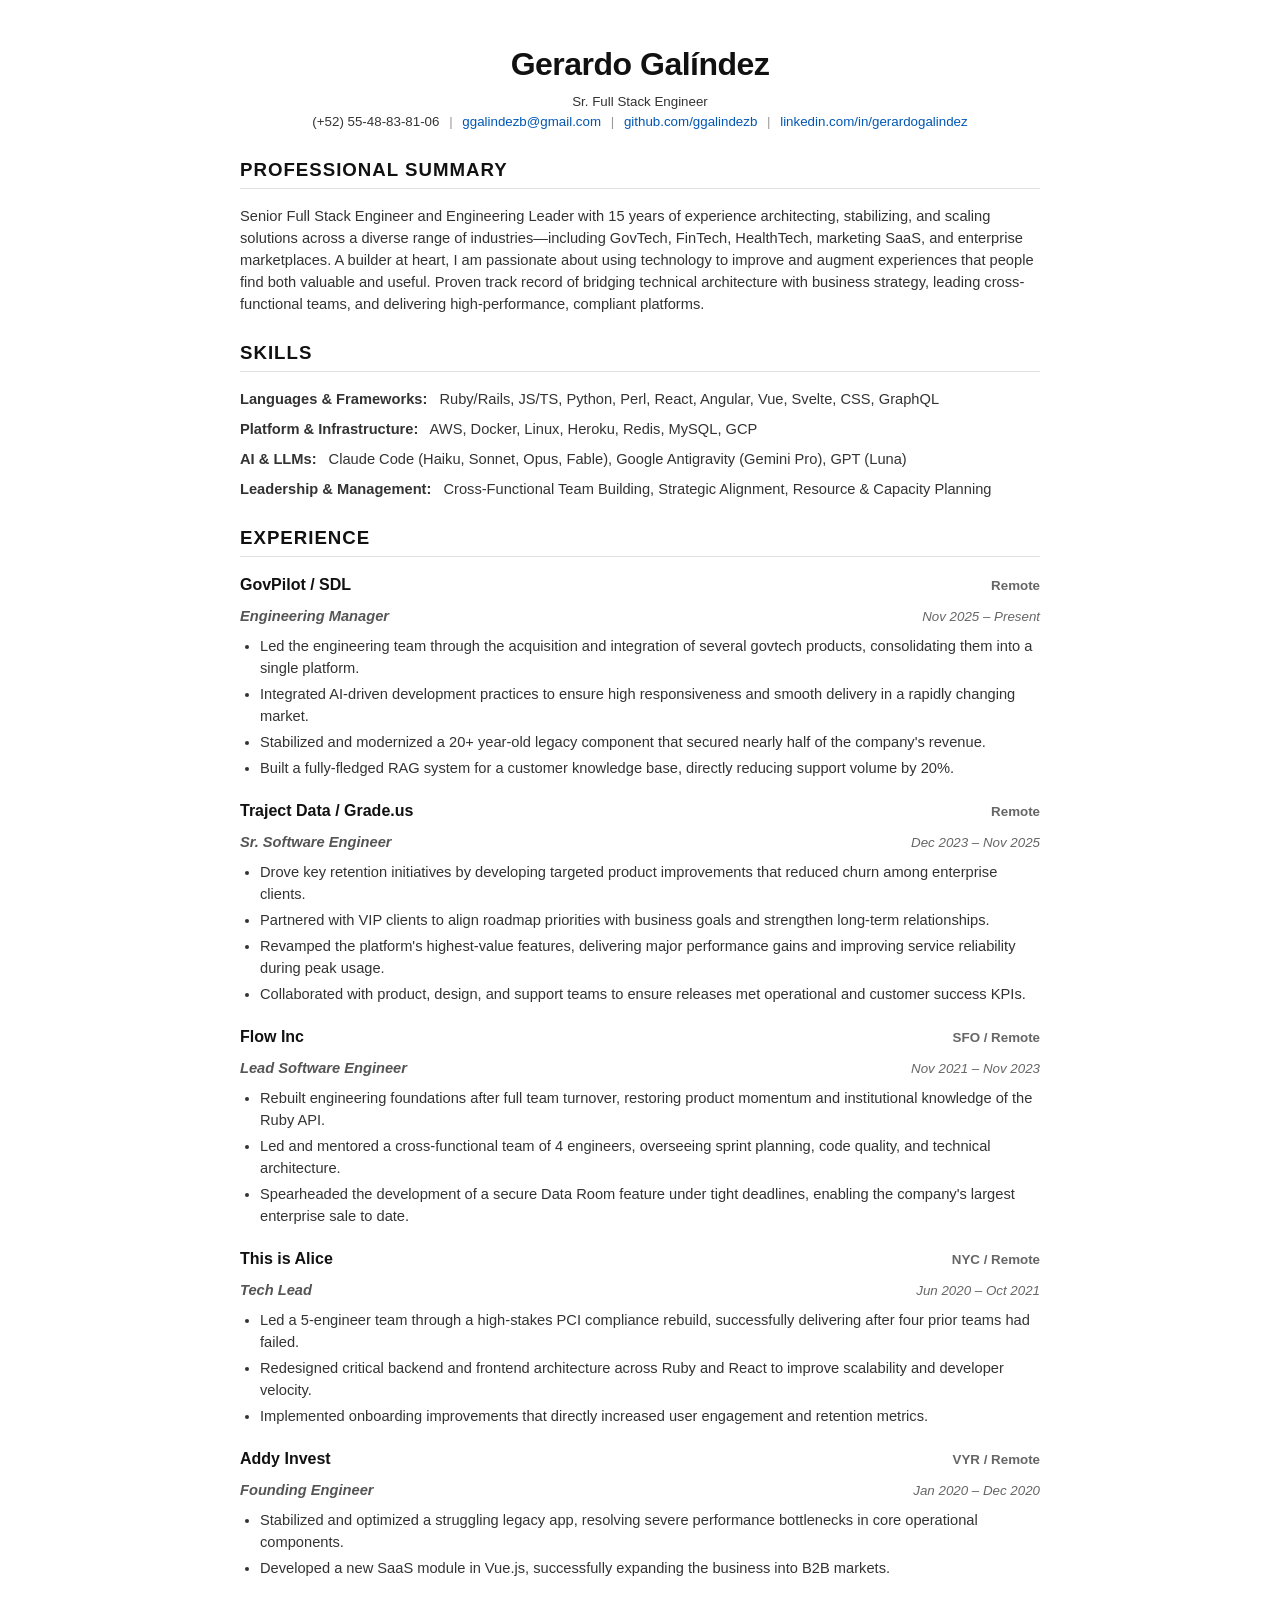
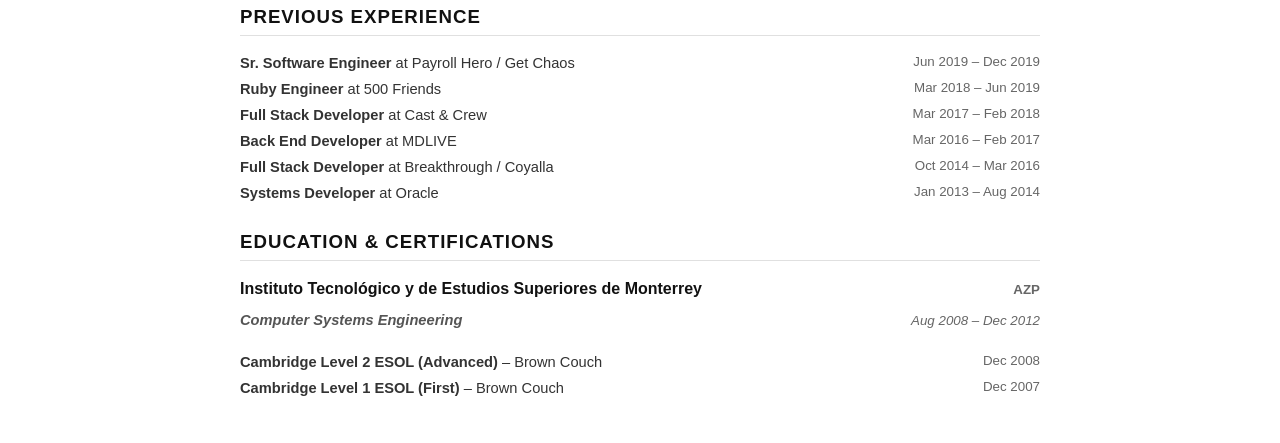
==== modern-ats.html @ 3540e6ab "Begin ATS compatible resume" ====
<!DOCTYPE html>
<html lang="en">
<head>
  <meta charset="UTF-8">
  <meta name="viewport" content="width=device-width, initial-scale=1.0">
  <title>Gerardo Galindez - Resume</title>
  <style>
    /* Modern, ATS-friendly typography and layout */
    :root {
      --text-color: #333333;
      --heading-color: #111111;
      --link-color: #0056b3;
      --border-color: #e0e0e0;
      --font-family: -apple-system, BlinkMacSystemFont, "Segoe UI", Roboto, Helvetica, Arial, sans-serif;
    }
    
    body {
      font-family: var(--font-family);
      color: var(--text-color);
      line-height: 1.5;
      margin: 0;
      padding: 0;
      background-color: #ffffff;
      font-size: 11pt; /* Good baseline for PDF export */
    }

    main {
      max-width: 800px;
      margin: 0 auto;
      padding: 40px 20px;
    }

    h1, h2, h3, h4 {
      color: var(--heading-color);
      margin-top: 0;
      margin-bottom: 0.5rem;
    }

    h1 {
      font-size: 24pt;
      margin-bottom: 0.25rem;
      text-align: center;
      letter-spacing: -0.5px;
    }

    h2 {
      font-size: 14pt;
      text-transform: uppercase;
      letter-spacing: 1px;
      border-bottom: 1px solid var(--border-color);
      padding-bottom: 4px;
      margin-top: 24px;
      margin-bottom: 16px;
    }

    h3 {
      font-size: 12pt;
      display: flex;
      justify-content: space-between;
      align-items: baseline;
    }

    h4 {
      font-size: 11pt;
      font-weight: 500;
      font-style: italic;
      color: #555555;
      display: flex;
      justify-content: space-between;
      align-items: baseline;
      margin-bottom: 8px;
    }

    .contact-info {
      text-align: center;
      margin-bottom: 24px;
      font-size: 10pt;
    }

    .contact-info a {
      color: var(--link-color);
      text-decoration: none;
    }

    .contact-info span {
      margin: 0 6px;
      color: #999;
    }

    ul {
      margin-top: 0;
      padding-left: 20px;
      margin-bottom: 16px;
    }

    li {
      margin-bottom: 4px;
    }

    .job {
      margin-bottom: 20px;
      page-break-inside: avoid;
    }

    .job-title {
      font-weight: bold;
    }

    .job-company {
      font-weight: bold;
    }

    .job-date, .job-location {
      font-size: 10pt;
      color: #666;
    }

    .skills-section {
      margin-bottom: 16px;
    }
    
    .skills-category {
      font-weight: bold;
      margin-right: 8px;
    }
    
    .skills-list {
      margin-bottom: 8px;
    }

    .summary-role {
      display: flex;
      justify-content: space-between;
      margin-bottom: 4px;
    }

    @media print {
      body {
        font-size: 10pt;
      }
      main {
        padding: 0;
      }
      a {
        color: black !important;
        text-decoration: none !important;
      }
    }
  </style>
</head>
<body>
  <main>
    <header>
      <h1>Gerardo Gal&iacute;ndez</h1>
      <div class="contact-info">
        Sr. Full Stack Engineer<br>
        (+52) 55-48-83-81-06 <span>|</span> <a href="mailto:ggalindezb@gmail.com">ggalindezb@gmail.com</a> <span>|</span> <a href="https://github.com/ggalindezb">github.com/ggalindezb</a> <span>|</span> <a href="https://www.linkedin.com/in/gerardogalindez/">linkedin.com/in/gerardogalindez</a>
      </div>
    </header>

    <section>
      <h2>Professional Summary</h2>
      <p>Senior Full Stack Engineer and Engineering Leader with 15 years of experience architecting, stabilizing, and scaling solutions across a diverse range of industries—including GovTech, FinTech, HealthTech, marketing SaaS, and enterprise marketplaces. A builder at heart, I am passionate about using technology to improve and augment experiences that people find both valuable and useful. Proven track record of bridging technical architecture with business strategy, leading cross-functional teams, and delivering high-performance, compliant platforms.</p>
    </section>

    <section>
      <h2>Skills</h2>
      <div class="skills-list">
        <span class="skills-category">Languages & Frameworks:</span>
        Ruby/Rails, JS/TS, Python, Perl, React, Angular, Vue, Svelte, CSS, GraphQL
      </div>
      <div class="skills-list">
        <span class="skills-category">Platform & Infrastructure:</span>
        AWS, Docker, Linux, Heroku, Redis, MySQL, GCP
      </div>
      <div class="skills-list">
        <span class="skills-category">AI & LLMs:</span>
        Claude Code (Haiku, Sonnet, Opus, Fable), Google Antigravity (Gemini Pro), GPT (Luna)
      </div>
      <div class="skills-list">
        <span class="skills-category">Leadership & Management:</span>
        Cross-Functional Team Building, Strategic Alignment, Resource & Capacity Planning
      </div>
    </section>

    <section>
      <h2>Experience</h2>

      <div class="job">
        <h3>
          <span class="job-company">GovPilot / SDL</span>
          <span class="job-location">Remote</span>
        </h3>
        <h4>
          <span class="job-title">Engineering Manager</span>
          <span class="job-date">Nov 2025 &ndash; Present</span>
        </h4>
        <ul>
          <li>Led the engineering team through the acquisition and integration of several govtech products, consolidating them into a single platform.</li>
          <li>Integrated AI-driven development practices to ensure high responsiveness and smooth delivery in a rapidly changing market.</li>
          <li>Stabilized and modernized a 20+ year-old legacy component that secured nearly half of the company's revenue.</li>
          <li>Built a fully-fledged RAG system for a customer knowledge base, directly reducing support volume by 20%.</li>
        </ul>
      </div>

      <div class="job">
        <h3>
          <span class="job-company">Traject Data / Grade.us</span>
          <span class="job-location">Remote</span>
        </h3>
        <h4>
          <span class="job-title">Sr. Software Engineer</span>
          <span class="job-date">Dec 2023 &ndash; Nov 2025</span>
        </h4>
        <ul>
          <li>Drove key retention initiatives by developing targeted product improvements that reduced churn among enterprise clients.</li>
          <li>Partnered with VIP clients to align roadmap priorities with business goals and strengthen long-term relationships.</li>
          <li>Revamped the platform's highest-value features, delivering major performance gains and improving service reliability during peak usage.</li>
          <li>Collaborated with product, design, and support teams to ensure releases met operational and customer success KPIs.</li>
        </ul>
      </div>

      <div class="job">
        <h3>
          <span class="job-company">Flow Inc</span>
          <span class="job-location">SFO / Remote</span>
        </h3>
        <h4>
          <span class="job-title">Lead Software Engineer</span>
          <span class="job-date">Nov 2021 &ndash; Nov 2023</span>
        </h4>
        <ul>
          <li>Rebuilt engineering foundations after full team turnover, restoring product momentum and institutional knowledge of the Ruby API.</li>
          <li>Led and mentored a cross-functional team of 4 engineers, overseeing sprint planning, code quality, and technical architecture.</li>
          <li>Spearheaded the development of a secure Data Room feature under tight deadlines, enabling the company's largest enterprise sale to date.</li>
        </ul>
      </div>

      <div class="job">
        <h3>
          <span class="job-company">This is Alice</span>
          <span class="job-location">NYC / Remote</span>
        </h3>
        <h4>
          <span class="job-title">Tech Lead</span>
          <span class="job-date">Jun 2020 &ndash; Oct 2021</span>
        </h4>
        <ul>
          <li>Led a 5-engineer team through a high-stakes PCI compliance rebuild, successfully delivering after four prior teams had failed.</li>
          <li>Redesigned critical backend and frontend architecture across Ruby and React to improve scalability and developer velocity.</li>
          <li>Implemented onboarding improvements that directly increased user engagement and retention metrics.</li>
        </ul>
      </div>

      <div class="job">
        <h3>
          <span class="job-company">Addy Invest</span>
          <span class="job-location">VYR / Remote</span>
        </h3>
        <h4>
          <span class="job-title">Founding Engineer</span>
          <span class="job-date">Jan 2020 &ndash; Dec 2020</span>
        </h4>
        <ul>
          <li>Stabilized and optimized a struggling legacy app, resolving severe performance bottlenecks in core operational components.</li>
          <li>Developed a new SaaS module in Vue.js, successfully expanding the business into B2B markets.</li>
        </ul>
      </div>

      <h2>Previous Experience</h2>
      
      <div class="summary-role">
        <span><strong>Sr. Software Engineer</strong> at Payroll Hero / Get Chaos</span>
        <span class="job-date">Jun 2019 &ndash; Dec 2019</span>
      </div>
      <div class="summary-role">
        <span><strong>Ruby Engineer</strong> at 500 Friends</span>
        <span class="job-date">Mar 2018 &ndash; Jun 2019</span>
      </div>
      <div class="summary-role">
        <span><strong>Full Stack Developer</strong> at Cast & Crew</span>
        <span class="job-date">Mar 2017 &ndash; Feb 2018</span>
      </div>
      <div class="summary-role">
        <span><strong>Back End Developer</strong> at MDLIVE</span>
        <span class="job-date">Mar 2016 &ndash; Feb 2017</span>
      </div>
      <div class="summary-role">
        <span><strong>Full Stack Developer</strong> at Breakthrough / Coyalla</span>
        <span class="job-date">Oct 2014 &ndash; Mar 2016</span>
      </div>
      <div class="summary-role">
        <span><strong>Systems Developer</strong> at Oracle</span>
        <span class="job-date">Jan 2013 &ndash; Aug 2014</span>
      </div>
    </section>

    <section>
      <h2>Education & Certifications</h2>
      <div class="job">
        <h3>
          <span class="job-company">Instituto Tecnol&oacute;gico y de Estudios Superiores de Monterrey</span>
          <span class="job-location">AZP</span>
        </h3>
        <h4>
          <span class="job-title">Computer Systems Engineering</span>
          <span class="job-date">Aug 2008 &ndash; Dec 2012</span>
        </h4>
      </div>
      <div class="summary-role">
        <span><strong>Cambridge Level 2 ESOL (Advanced)</strong> &ndash; Brown Couch</span>
        <span class="job-date">Dec 2008</span>
      </div>
      <div class="summary-role">
        <span><strong>Cambridge Level 1 ESOL (First)</strong> &ndash; Brown Couch</span>
        <span class="job-date">Dec 2007</span>
      </div>
    </section>
  </main>
</body>
</html>
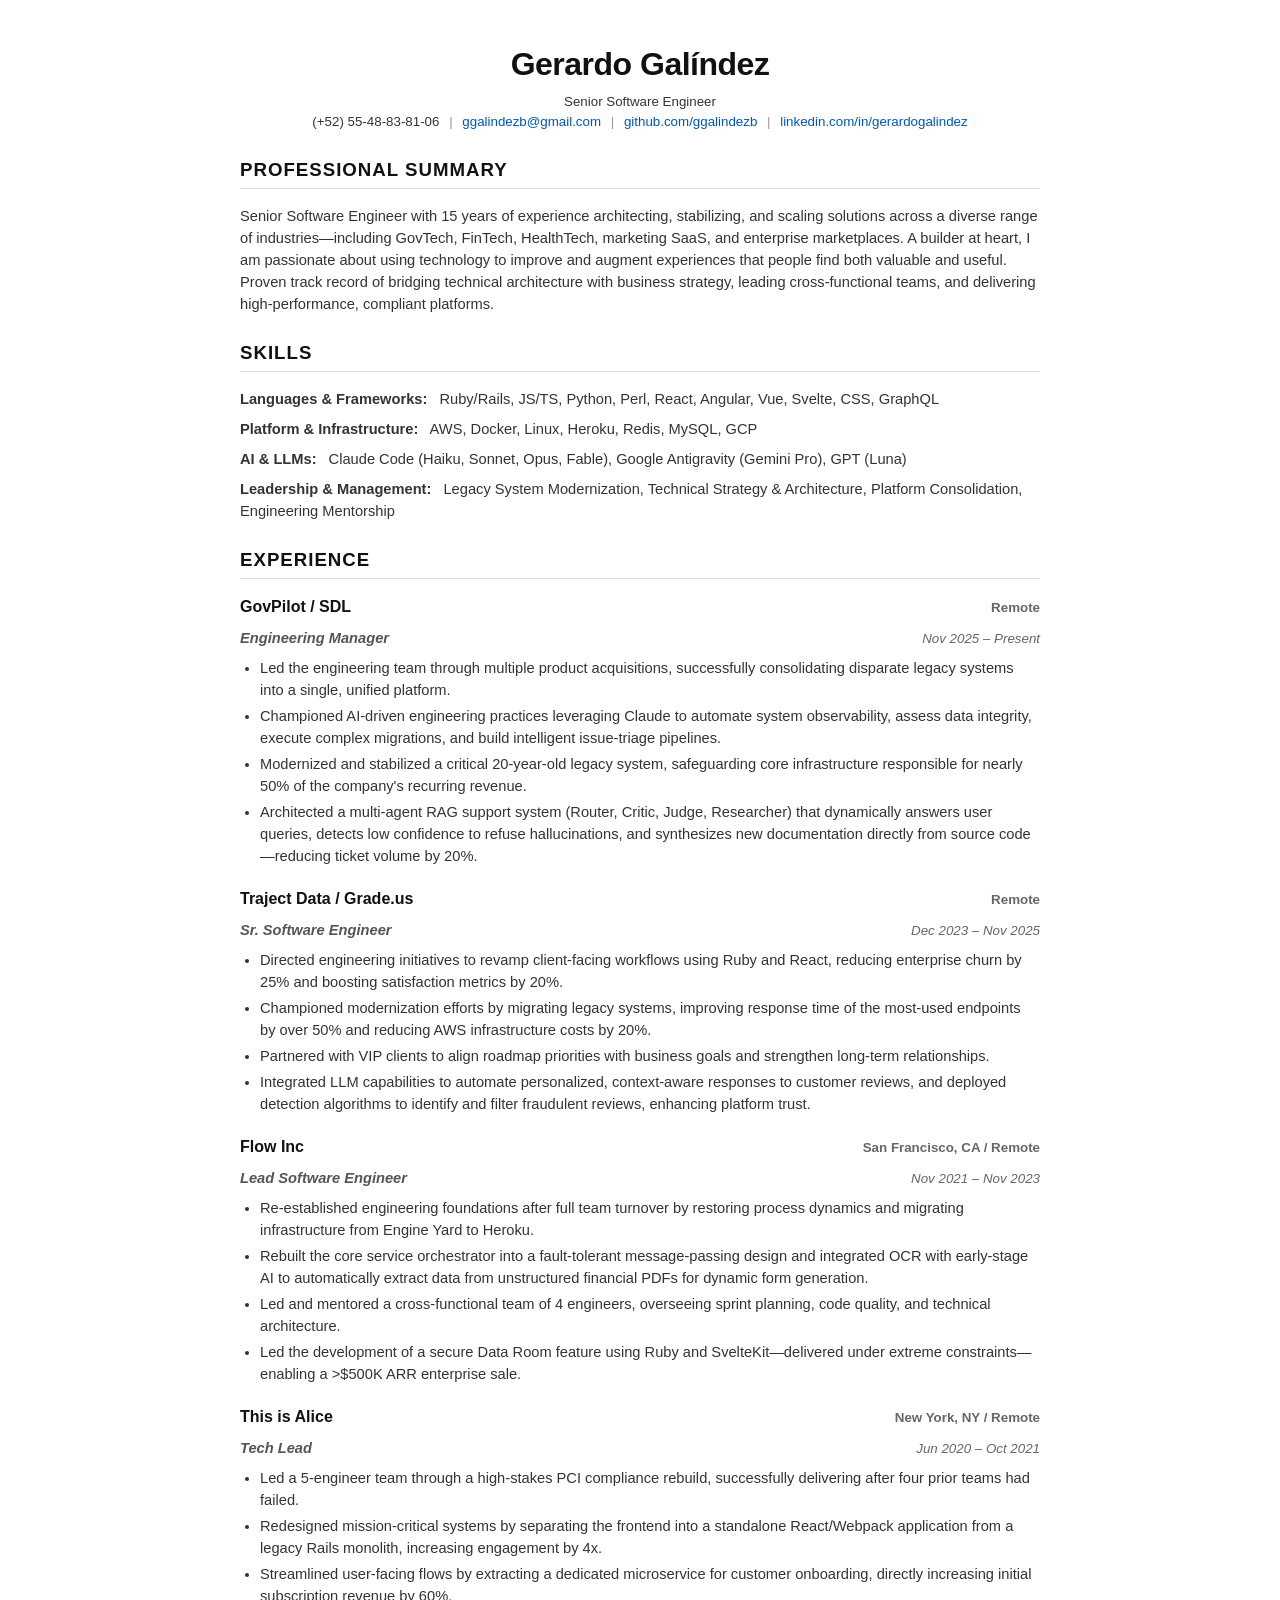
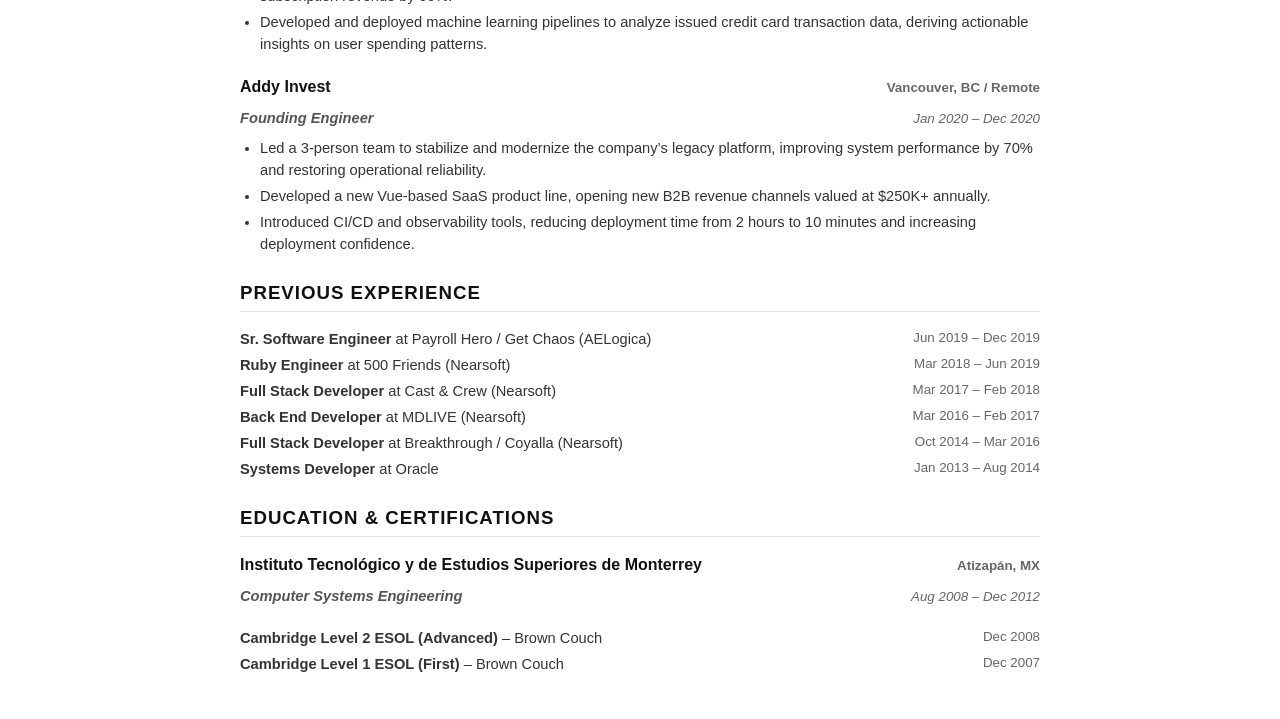
==== commit d115c33a: "Enhance ATS resume with AI experience, robust metrics, and title updates" ====
--- a/modern-ats.html
+++ b/modern-ats.html
@@ -3,6 +3,8 @@
 <head>
   <meta charset="UTF-8">
   <meta name="viewport" content="width=device-width, initial-scale=1.0">
+  <meta name="description" content="Resume of Gerardo Galíndez, Senior Software Engineer">
+
   <title>Gerardo Galindez - Resume</title>
   <style>
     /* Modern, ATS-friendly typography and layout */
@@ -153,14 +155,14 @@
     <header>
       <h1>Gerardo Gal&iacute;ndez</h1>
       <div class="contact-info">
-        Sr. Full Stack Engineer<br>
+        Senior Software Engineer<br>
         (+52) 55-48-83-81-06 <span>|</span> <a href="mailto:ggalindezb@gmail.com">ggalindezb@gmail.com</a> <span>|</span> <a href="https://github.com/ggalindezb">github.com/ggalindezb</a> <span>|</span> <a href="https://www.linkedin.com/in/gerardogalindez/">linkedin.com/in/gerardogalindez</a>
       </div>
     </header>
 
     <section>
       <h2>Professional Summary</h2>
-      <p>Senior Full Stack Engineer and Engineering Leader with 15 years of experience architecting, stabilizing, and scaling solutions across a diverse range of industries—including GovTech, FinTech, HealthTech, marketing SaaS, and enterprise marketplaces. A builder at heart, I am passionate about using technology to improve and augment experiences that people find both valuable and useful. Proven track record of bridging technical architecture with business strategy, leading cross-functional teams, and delivering high-performance, compliant platforms.</p>
+      <p>Senior Software Engineer with 15 years of experience architecting, stabilizing, and scaling solutions across a diverse range of industries—including GovTech, FinTech, HealthTech, marketing SaaS, and enterprise marketplaces. A builder at heart, I am passionate about using technology to improve and augment experiences that people find both valuable and useful. Proven track record of bridging technical architecture with business strategy, leading cross-functional teams, and delivering high-performance, compliant platforms.</p>
     </section>
 
     <section>
@@ -179,7 +181,7 @@
       </div>
       <div class="skills-list">
         <span class="skills-category">Leadership & Management:</span>
-        Cross-Functional Team Building, Strategic Alignment, Resource & Capacity Planning
+        Legacy System Modernization, Technical Strategy & Architecture, Platform Consolidation, Engineering Mentorship
       </div>
     </section>
 
@@ -196,10 +198,10 @@
           <span class="job-date">Nov 2025 &ndash; Present</span>
         </h4>
         <ul>
-          <li>Led the engineering team through the acquisition and integration of several govtech products, consolidating them into a single platform.</li>
-          <li>Integrated AI-driven development practices to ensure high responsiveness and smooth delivery in a rapidly changing market.</li>
-          <li>Stabilized and modernized a 20+ year-old legacy component that secured nearly half of the company's revenue.</li>
-          <li>Built a fully-fledged RAG system for a customer knowledge base, directly reducing support volume by 20%.</li>
+          <li>Led the engineering team through multiple product acquisitions, successfully consolidating disparate legacy systems into a single, unified platform.</li>
+          <li>Championed AI-driven engineering practices leveraging Claude to automate system observability, assess data integrity, execute complex migrations, and build intelligent issue-triage pipelines.</li>
+          <li>Modernized and stabilized a critical 20-year-old legacy system, safeguarding core infrastructure responsible for nearly 50% of the company's recurring revenue.</li>
+          <li>Architected a multi-agent RAG support system (Router, Critic, Judge, Researcher) that dynamically answers user queries, detects low confidence to refuse hallucinations, and synthesizes new documentation directly from source code—reducing ticket volume by 20%.</li>
         </ul>
       </div>
 
@@ -213,33 +215,34 @@
           <span class="job-date">Dec 2023 &ndash; Nov 2025</span>
         </h4>
         <ul>
-          <li>Drove key retention initiatives by developing targeted product improvements that reduced churn among enterprise clients.</li>
+          <li>Directed engineering initiatives to revamp client-facing workflows using Ruby and React, reducing enterprise churn by 25% and boosting satisfaction metrics by 20%.</li>
+          <li>Championed modernization efforts by migrating legacy systems, improving response time of the most-used endpoints by over 50% and reducing AWS infrastructure costs by 20%.</li>
           <li>Partnered with VIP clients to align roadmap priorities with business goals and strengthen long-term relationships.</li>
-          <li>Revamped the platform's highest-value features, delivering major performance gains and improving service reliability during peak usage.</li>
-          <li>Collaborated with product, design, and support teams to ensure releases met operational and customer success KPIs.</li>
+          <li>Integrated LLM capabilities to automate personalized, context-aware responses to customer reviews, and deployed detection algorithms to identify and filter fraudulent reviews, enhancing platform trust.</li>
         </ul>
       </div>
 
       <div class="job">
         <h3>
           <span class="job-company">Flow Inc</span>
-          <span class="job-location">SFO / Remote</span>
+          <span class="job-location">San Francisco, CA / Remote</span>
         </h3>
         <h4>
           <span class="job-title">Lead Software Engineer</span>
           <span class="job-date">Nov 2021 &ndash; Nov 2023</span>
         </h4>
         <ul>
-          <li>Rebuilt engineering foundations after full team turnover, restoring product momentum and institutional knowledge of the Ruby API.</li>
+          <li>Re-established engineering foundations after full team turnover by restoring process dynamics and migrating infrastructure from Engine Yard to Heroku.</li>
+          <li>Rebuilt the core service orchestrator into a fault-tolerant message-passing design and integrated OCR with early-stage AI to automatically extract data from unstructured financial PDFs for dynamic form generation.</li>
           <li>Led and mentored a cross-functional team of 4 engineers, overseeing sprint planning, code quality, and technical architecture.</li>
-          <li>Spearheaded the development of a secure Data Room feature under tight deadlines, enabling the company's largest enterprise sale to date.</li>
+          <li>Led the development of a secure Data Room feature using Ruby and SvelteKit—delivered under extreme constraints—enabling a >$500K ARR enterprise sale.</li>
         </ul>
       </div>
 
       <div class="job">
         <h3>
           <span class="job-company">This is Alice</span>
-          <span class="job-location">NYC / Remote</span>
+          <span class="job-location">New York, NY / Remote</span>
         </h3>
         <h4>
           <span class="job-title">Tech Lead</span>
@@ -247,46 +250,48 @@
         </h4>
         <ul>
           <li>Led a 5-engineer team through a high-stakes PCI compliance rebuild, successfully delivering after four prior teams had failed.</li>
-          <li>Redesigned critical backend and frontend architecture across Ruby and React to improve scalability and developer velocity.</li>
-          <li>Implemented onboarding improvements that directly increased user engagement and retention metrics.</li>
+          <li>Redesigned mission-critical systems by separating the frontend into a standalone React/Webpack application from a legacy Rails monolith, increasing engagement by 4x.</li>
+          <li>Streamlined user-facing flows by extracting a dedicated microservice for customer onboarding, directly increasing initial subscription revenue by 60%.</li>
+          <li>Developed and deployed machine learning pipelines to analyze issued credit card transaction data, deriving actionable insights on user spending patterns.</li>
         </ul>
       </div>
 
       <div class="job">
         <h3>
           <span class="job-company">Addy Invest</span>
-          <span class="job-location">VYR / Remote</span>
+          <span class="job-location">Vancouver, BC / Remote</span>
         </h3>
         <h4>
           <span class="job-title">Founding Engineer</span>
           <span class="job-date">Jan 2020 &ndash; Dec 2020</span>
         </h4>
         <ul>
-          <li>Stabilized and optimized a struggling legacy app, resolving severe performance bottlenecks in core operational components.</li>
-          <li>Developed a new SaaS module in Vue.js, successfully expanding the business into B2B markets.</li>
+          <li>Led a 3-person team to stabilize and modernize the company’s legacy platform, improving system performance by 70% and restoring operational reliability.</li>
+          <li>Developed a new Vue-based SaaS product line, opening new B2B revenue channels valued at $250K+ annually.</li>
+          <li>Introduced CI/CD and observability tools, reducing deployment time from 2 hours to 10 minutes and increasing deployment confidence.</li>
         </ul>
       </div>
 
       <h2>Previous Experience</h2>
-      
-      <div class="summary-role">
-        <span><strong>Sr. Software Engineer</strong> at Payroll Hero / Get Chaos</span>
+
+      <div class="summary-role">
+        <span><strong>Sr. Software Engineer</strong> at Payroll Hero / Get Chaos (AELogica)</span>
         <span class="job-date">Jun 2019 &ndash; Dec 2019</span>
       </div>
       <div class="summary-role">
-        <span><strong>Ruby Engineer</strong> at 500 Friends</span>
+        <span><strong>Ruby Engineer</strong> at 500 Friends (Nearsoft)</span>
         <span class="job-date">Mar 2018 &ndash; Jun 2019</span>
       </div>
       <div class="summary-role">
-        <span><strong>Full Stack Developer</strong> at Cast & Crew</span>
+        <span><strong>Full Stack Developer</strong> at Cast & Crew (Nearsoft)</span>
         <span class="job-date">Mar 2017 &ndash; Feb 2018</span>
       </div>
       <div class="summary-role">
-        <span><strong>Back End Developer</strong> at MDLIVE</span>
+        <span><strong>Back End Developer</strong> at MDLIVE (Nearsoft)</span>
         <span class="job-date">Mar 2016 &ndash; Feb 2017</span>
       </div>
       <div class="summary-role">
-        <span><strong>Full Stack Developer</strong> at Breakthrough / Coyalla</span>
+        <span><strong>Full Stack Developer</strong> at Breakthrough / Coyalla (Nearsoft)</span>
         <span class="job-date">Oct 2014 &ndash; Mar 2016</span>
       </div>
       <div class="summary-role">
@@ -300,7 +305,7 @@
       <div class="job">
         <h3>
           <span class="job-company">Instituto Tecnol&oacute;gico y de Estudios Superiores de Monterrey</span>
-          <span class="job-location">AZP</span>
+          <span class="job-location">Atizapán, MX</span>
         </h3>
         <h4>
           <span class="job-title">Computer Systems Engineering</span>
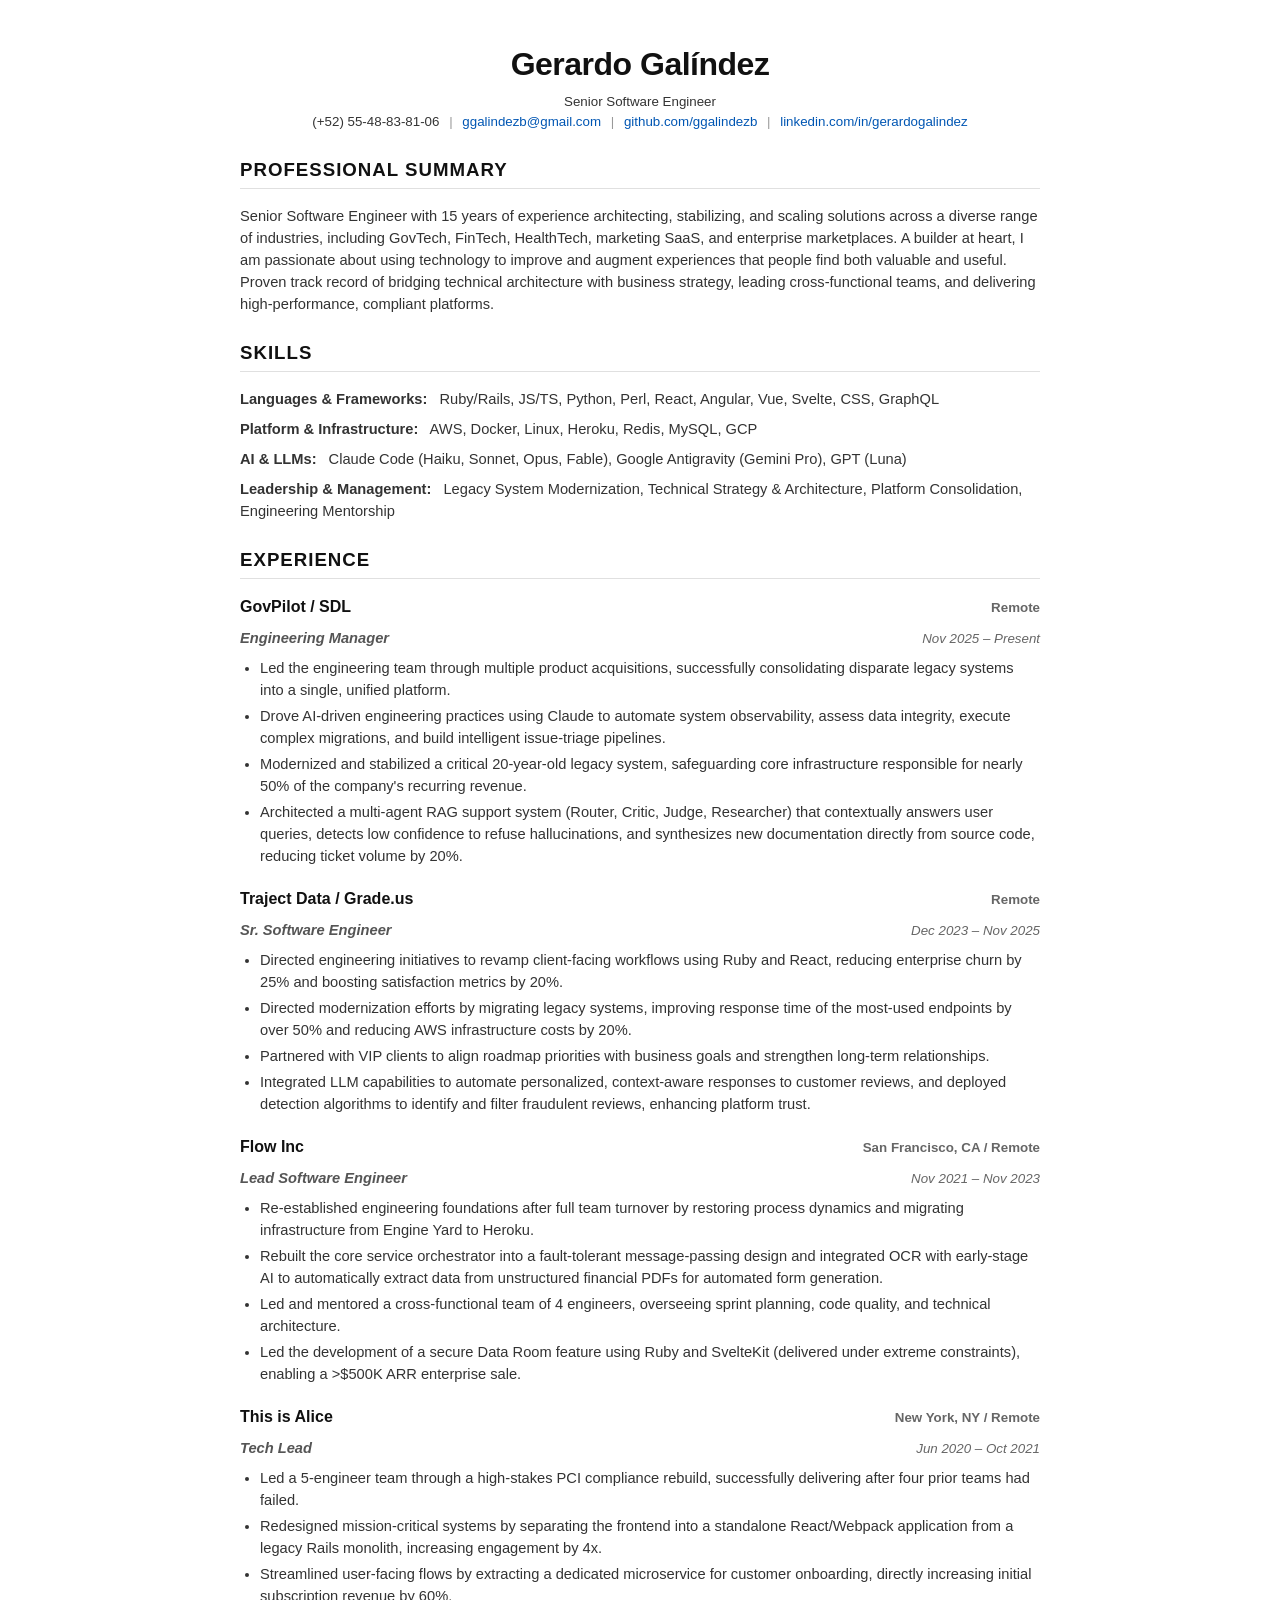
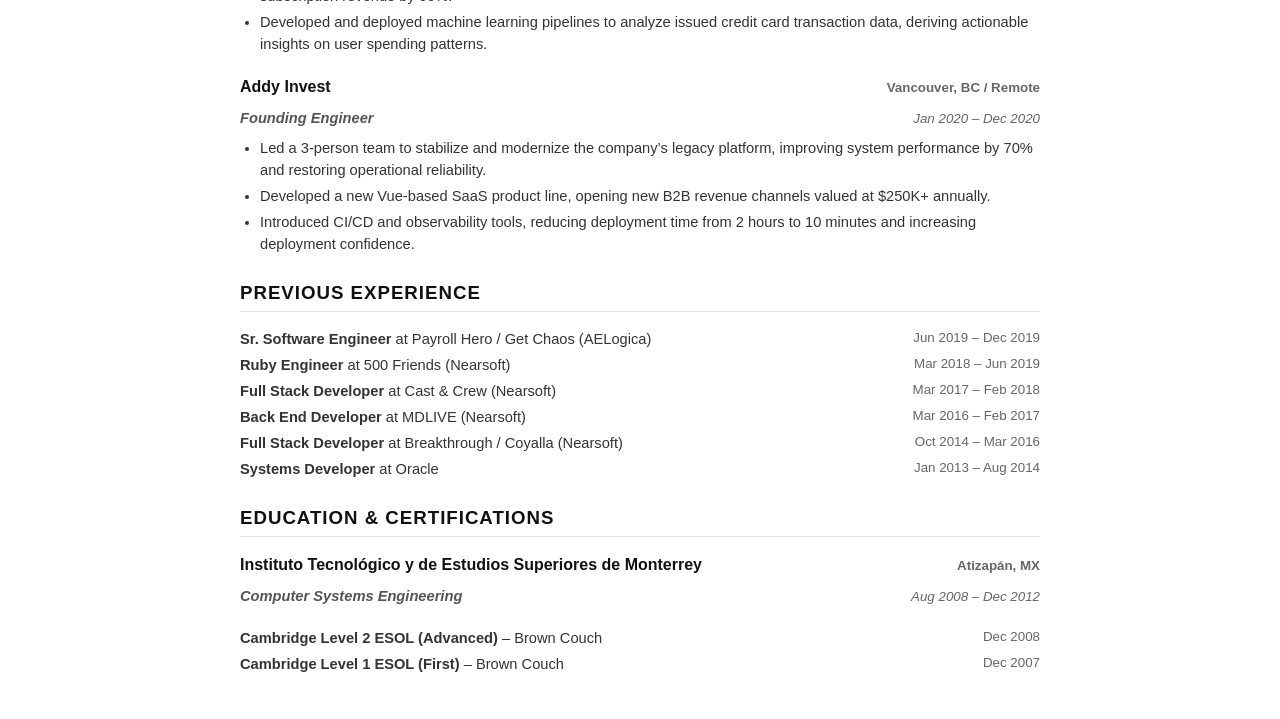
==== commit a01b3530: "Refine ATS resume: optimize CSS for print, remove em dashes, and scrub AI parlance" ====
--- a/modern-ats.html
+++ b/modern-ats.html
@@ -139,9 +139,23 @@
     @media print {
       body {
         font-size: 10pt;
+        line-height: 1.35;
       }
       main {
         padding: 0;
+      }
+      h2 {
+        margin-top: 12px;
+        margin-bottom: 8px;
+      }
+      .job {
+        margin-bottom: 12px;
+      }
+      ul {
+        margin-bottom: 8px;
+      }
+      .contact-info {
+        margin-bottom: 12px;
       }
       a {
         color: black !important;
@@ -162,7 +176,7 @@
 
     <section>
       <h2>Professional Summary</h2>
-      <p>Senior Software Engineer with 15 years of experience architecting, stabilizing, and scaling solutions across a diverse range of industries—including GovTech, FinTech, HealthTech, marketing SaaS, and enterprise marketplaces. A builder at heart, I am passionate about using technology to improve and augment experiences that people find both valuable and useful. Proven track record of bridging technical architecture with business strategy, leading cross-functional teams, and delivering high-performance, compliant platforms.</p>
+      <p>Senior Software Engineer with 15 years of experience architecting, stabilizing, and scaling solutions across a diverse range of industries, including GovTech, FinTech, HealthTech, marketing SaaS, and enterprise marketplaces. A builder at heart, I am passionate about using technology to improve and augment experiences that people find both valuable and useful. Proven track record of bridging technical architecture with business strategy, leading cross-functional teams, and delivering high-performance, compliant platforms.</p>
     </section>
 
     <section>
@@ -199,9 +213,9 @@
         </h4>
         <ul>
           <li>Led the engineering team through multiple product acquisitions, successfully consolidating disparate legacy systems into a single, unified platform.</li>
-          <li>Championed AI-driven engineering practices leveraging Claude to automate system observability, assess data integrity, execute complex migrations, and build intelligent issue-triage pipelines.</li>
+          <li>Drove AI-driven engineering practices using Claude to automate system observability, assess data integrity, execute complex migrations, and build intelligent issue-triage pipelines.</li>
           <li>Modernized and stabilized a critical 20-year-old legacy system, safeguarding core infrastructure responsible for nearly 50% of the company's recurring revenue.</li>
-          <li>Architected a multi-agent RAG support system (Router, Critic, Judge, Researcher) that dynamically answers user queries, detects low confidence to refuse hallucinations, and synthesizes new documentation directly from source code—reducing ticket volume by 20%.</li>
+          <li>Architected a multi-agent RAG support system (Router, Critic, Judge, Researcher) that contextually answers user queries, detects low confidence to refuse hallucinations, and synthesizes new documentation directly from source code, reducing ticket volume by 20%.</li>
         </ul>
       </div>
 
@@ -216,7 +230,7 @@
         </h4>
         <ul>
           <li>Directed engineering initiatives to revamp client-facing workflows using Ruby and React, reducing enterprise churn by 25% and boosting satisfaction metrics by 20%.</li>
-          <li>Championed modernization efforts by migrating legacy systems, improving response time of the most-used endpoints by over 50% and reducing AWS infrastructure costs by 20%.</li>
+          <li>Directed modernization efforts by migrating legacy systems, improving response time of the most-used endpoints by over 50% and reducing AWS infrastructure costs by 20%.</li>
           <li>Partnered with VIP clients to align roadmap priorities with business goals and strengthen long-term relationships.</li>
           <li>Integrated LLM capabilities to automate personalized, context-aware responses to customer reviews, and deployed detection algorithms to identify and filter fraudulent reviews, enhancing platform trust.</li>
         </ul>
@@ -233,9 +247,9 @@
         </h4>
         <ul>
           <li>Re-established engineering foundations after full team turnover by restoring process dynamics and migrating infrastructure from Engine Yard to Heroku.</li>
-          <li>Rebuilt the core service orchestrator into a fault-tolerant message-passing design and integrated OCR with early-stage AI to automatically extract data from unstructured financial PDFs for dynamic form generation.</li>
+          <li>Rebuilt the core service orchestrator into a fault-tolerant message-passing design and integrated OCR with early-stage AI to automatically extract data from unstructured financial PDFs for automated form generation.</li>
           <li>Led and mentored a cross-functional team of 4 engineers, overseeing sprint planning, code quality, and technical architecture.</li>
-          <li>Led the development of a secure Data Room feature using Ruby and SvelteKit—delivered under extreme constraints—enabling a >$500K ARR enterprise sale.</li>
+          <li>Led the development of a secure Data Room feature using Ruby and SvelteKit (delivered under extreme constraints), enabling a >$500K ARR enterprise sale.</li>
         </ul>
       </div>
 
